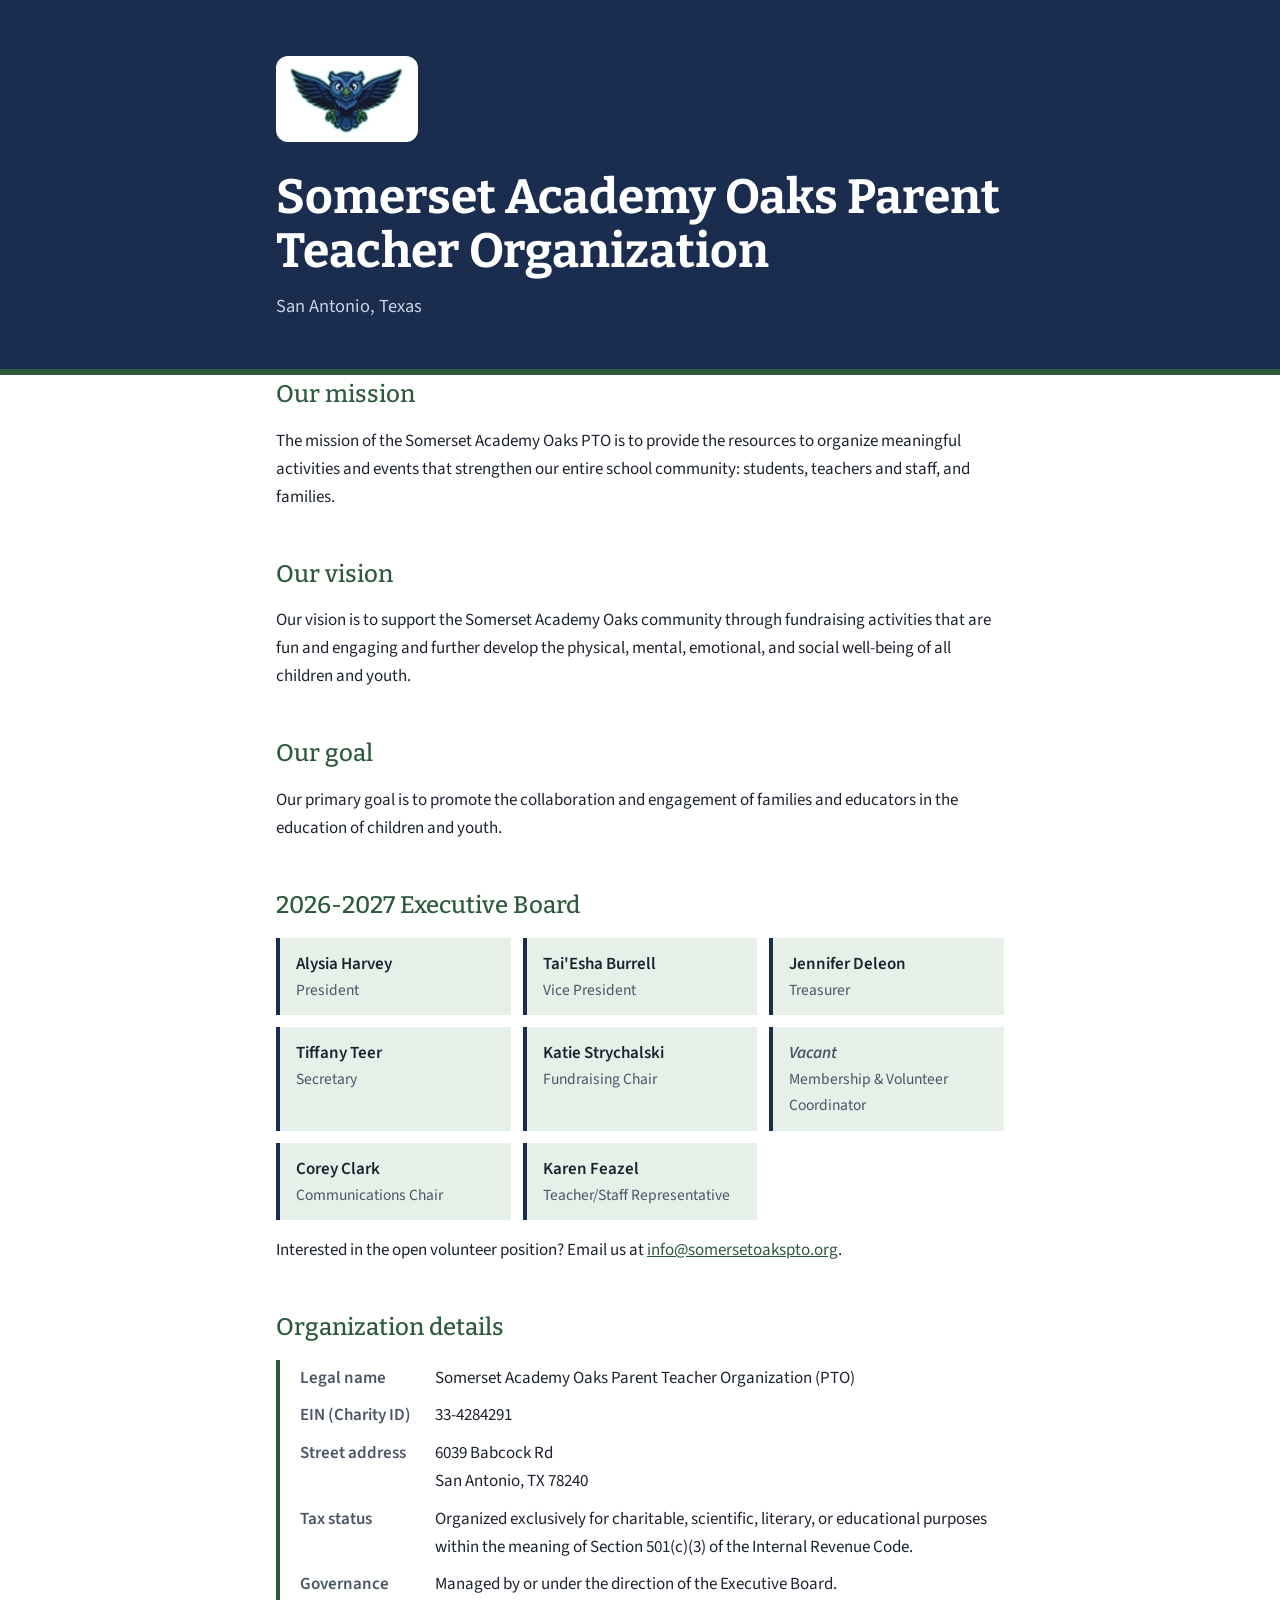
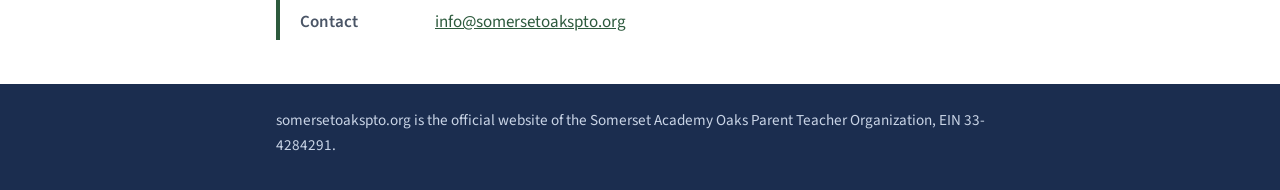
==== index.html @ 6f826da2 "Add files via upload" ====
<!DOCTYPE html>
<html lang="en">
<head>
<meta charset="utf-8">
<meta name="viewport" content="width=device-width, initial-scale=1">
<title>Somerset Academy Oaks PTO | San Antonio, Texas</title>
<meta name="description" content="Somerset Academy Oaks Parent Teacher Organization (PTO), a nonprofit supporting students, teachers, staff, and families in San Antonio, Texas. EIN 33-4284291.">
<link rel="preconnect" href="https://fonts.googleapis.com">
<link rel="preconnect" href="https://fonts.gstatic.com" crossorigin>
<link href="https://fonts.googleapis.com/css2?family=Bitter:wght@500;700&family=Source+Sans+3:wght@400;600&display=swap" rel="stylesheet">
<style>
  :root {
    --navy: #1B2D4F;
    --forest: #2D5A3D;
    --forest-soft: #E6EFE8;
    --paper: #FFFFFF;
    --ink: #1C2330;
    --muted: #4A5566;
    --rule: #D3DCE3;
    --on-navy: #FFFFFF;
    --on-navy-muted: #C9D4E6;
    color-scheme: light dark;
  }
  @media (prefers-color-scheme: dark) {
    :root {
      --navy: #13213B;
      --forest: #8CC7A0;
      --forest-soft: #1A2A22;
      --paper: #0F1624;
      --ink: #E7ECF3;
      --muted: #AEB9C9;
      --rule: #2B3A52;
      --on-navy: #FFFFFF;
      --on-navy-muted: #B8C6DD;
    }
  }
  * { box-sizing: border-box; }
  html, body { margin: 0; }
  body {
    background: var(--paper);
    color: var(--ink);
    font: 400 1.0625rem/1.65 "Source Sans 3", "Segoe UI", Arial, sans-serif;
  }
  a { color: var(--forest); }
  a:focus-visible { outline: 3px solid var(--forest); outline-offset: 2px; }
  .wrap { max-width: 48rem; margin: 0 auto; padding: 0 1.25rem; }

  header {
    background: var(--navy);
    color: var(--on-navy);
    border-bottom: 6px solid var(--forest);
    padding: 3.5rem 0 3rem;
  }
  .mark { display: inline-block; background: #FFFFFF; border-radius: 12px; padding: 0.5rem 0.75rem; margin-bottom: 1.25rem; }
  .mark img { display: block; width: 118px; height: auto; }
  h1 {
    font-family: "Bitter", Georgia, serif;
    font-weight: 700;
    font-size: clamp(2rem, 6vw, 3rem);
    line-height: 1.12;
    margin: 0 0 0.75rem;
  }
  .place { font-size: 1.15rem; color: var(--on-navy-muted); margin: 0; }

  main { padding: 2.5rem 0 3rem; }
  section { margin-bottom: 2.75rem; }
  h2 {
    font-family: "Bitter", Georgia, serif;
    font-weight: 500;
    font-size: 1.5rem;
    color: var(--forest);
    margin: 0 0 0.75rem;
  }
  p { margin: 0 0 1rem; }

  .board {
    list-style: none;
    margin: 0;
    padding: 0;
    display: grid;
    grid-template-columns: repeat(auto-fill, minmax(13rem, 1fr));
    gap: 0.75rem;
  }
  .board li {
    background: var(--forest-soft);
    border-left: 4px solid var(--navy);
    padding: 0.75rem 1rem;
  }
  .board .name { display: block; font-weight: 600; }
  .board .role { display: block; color: var(--muted); font-size: 0.97rem; }
  .board .vacant .name { font-style: italic; color: var(--muted); }

  .details {
    border-left: 4px solid var(--forest);
    padding: 0.25rem 0 0.25rem 1.25rem;
  }
  dl { margin: 0; display: grid; grid-template-columns: max-content 1fr; gap: 0.6rem 1.5rem; }
  dt { font-weight: 600; color: var(--muted); }
  dd { margin: 0; }
  address { font-style: normal; }
  @media (max-width: 520px) {
    dl { grid-template-columns: 1fr; gap: 0.15rem; }
    dd { margin-bottom: 0.75rem; }
  }

  footer {
    background: var(--navy);
    color: var(--on-navy-muted);
    padding: 1.5rem 0 2rem;
    font-size: 0.95rem;
  }
  footer p { margin: 0; }
</style>
</head>
<body>

<header>
  <div class="wrap">
    <div class="mark"><img src="[data-uri]" alt="Somerset Academy Oaks owl" width="118" height="70"></div>
    <h1>Somerset Academy Oaks Parent Teacher Organization</h1>
    <p class="place">San Antonio, Texas</p>
  </div>
</header>

<main class="wrap">

  <section aria-labelledby="mission">
    <h2 id="mission">Our mission</h2>
    <p>The mission of the Somerset Academy Oaks PTO is to provide the resources to organize meaningful activities and events that strengthen our entire school community: students, teachers and staff, and families.</p>
  </section>

  <section aria-labelledby="vision">
    <h2 id="vision">Our vision</h2>
    <p>Our vision is to support the Somerset Academy Oaks community through fundraising activities that are fun and engaging and further develop the physical, mental, emotional, and social well-being of all children and youth.</p>
  </section>

  <section aria-labelledby="goal">
    <h2 id="goal">Our goal</h2>
    <p>Our primary goal is to promote the collaboration and engagement of families and educators in the education of children and youth.</p>
  </section>

  <section aria-labelledby="board">
    <h2 id="board">2026-2027 Executive Board</h2>
    <ul class="board">
      <li><span class="name">Alysia Harvey</span><span class="role">President</span></li>
      <li><span class="name">Tai'Esha Burrell</span><span class="role">Vice President</span></li>
      <li><span class="name">Jennifer Deleon</span><span class="role">Treasurer</span></li>
      <li><span class="name">Tiffany Teer</span><span class="role">Secretary</span></li>
      <li><span class="name">Katie Strychalski</span><span class="role">Fundraising Chair</span></li>
      <li class="vacant"><span class="name">Vacant</span><span class="role">Membership &amp; Volunteer Coordinator</span></li>
      <li><span class="name">Corey Clark</span><span class="role">Communications Chair</span></li>
      <li><span class="name">Karen Feazel</span><span class="role">Teacher/Staff Representative</span></li>
    </ul>
    <p style="margin-top:1rem">Interested in the open volunteer position? Email us at <a href="mailto:info@somersetoakspto.org">info@somersetoakspto.org</a>.</p>
  </section>

  <section aria-labelledby="org">
    <h2 id="org">Organization details</h2>
    <div class="details">
      <dl>
        <dt>Legal name</dt>
        <dd>Somerset Academy Oaks Parent Teacher Organization (PTO)</dd>

        <dt>EIN (Charity ID)</dt>
        <dd>33-4284291</dd>

        <dt>Street address</dt>
        <dd>
          <address>
            6039 Babcock Rd<br>
            San Antonio, TX 78240
          </address>
        </dd>

        <dt>Tax status</dt>
        <dd>Organized exclusively for charitable, scientific, literary, or educational purposes within the meaning of Section 501(c)(3) of the Internal Revenue Code.</dd>

        <dt>Governance</dt>
        <dd>Managed by or under the direction of the Executive Board.</dd>

        <dt>Contact</dt>
        <dd><a href="mailto:info@somersetoakspto.org">info@somersetoakspto.org</a></dd>
      </dl>
    </div>
  </section>

</main>

<footer>
  <div class="wrap">
    <p>somersetoakspto.org is the official website of the Somerset Academy Oaks Parent Teacher Organization, EIN 33-4284291.</p>
  </div>
</footer>

</body>
</html>
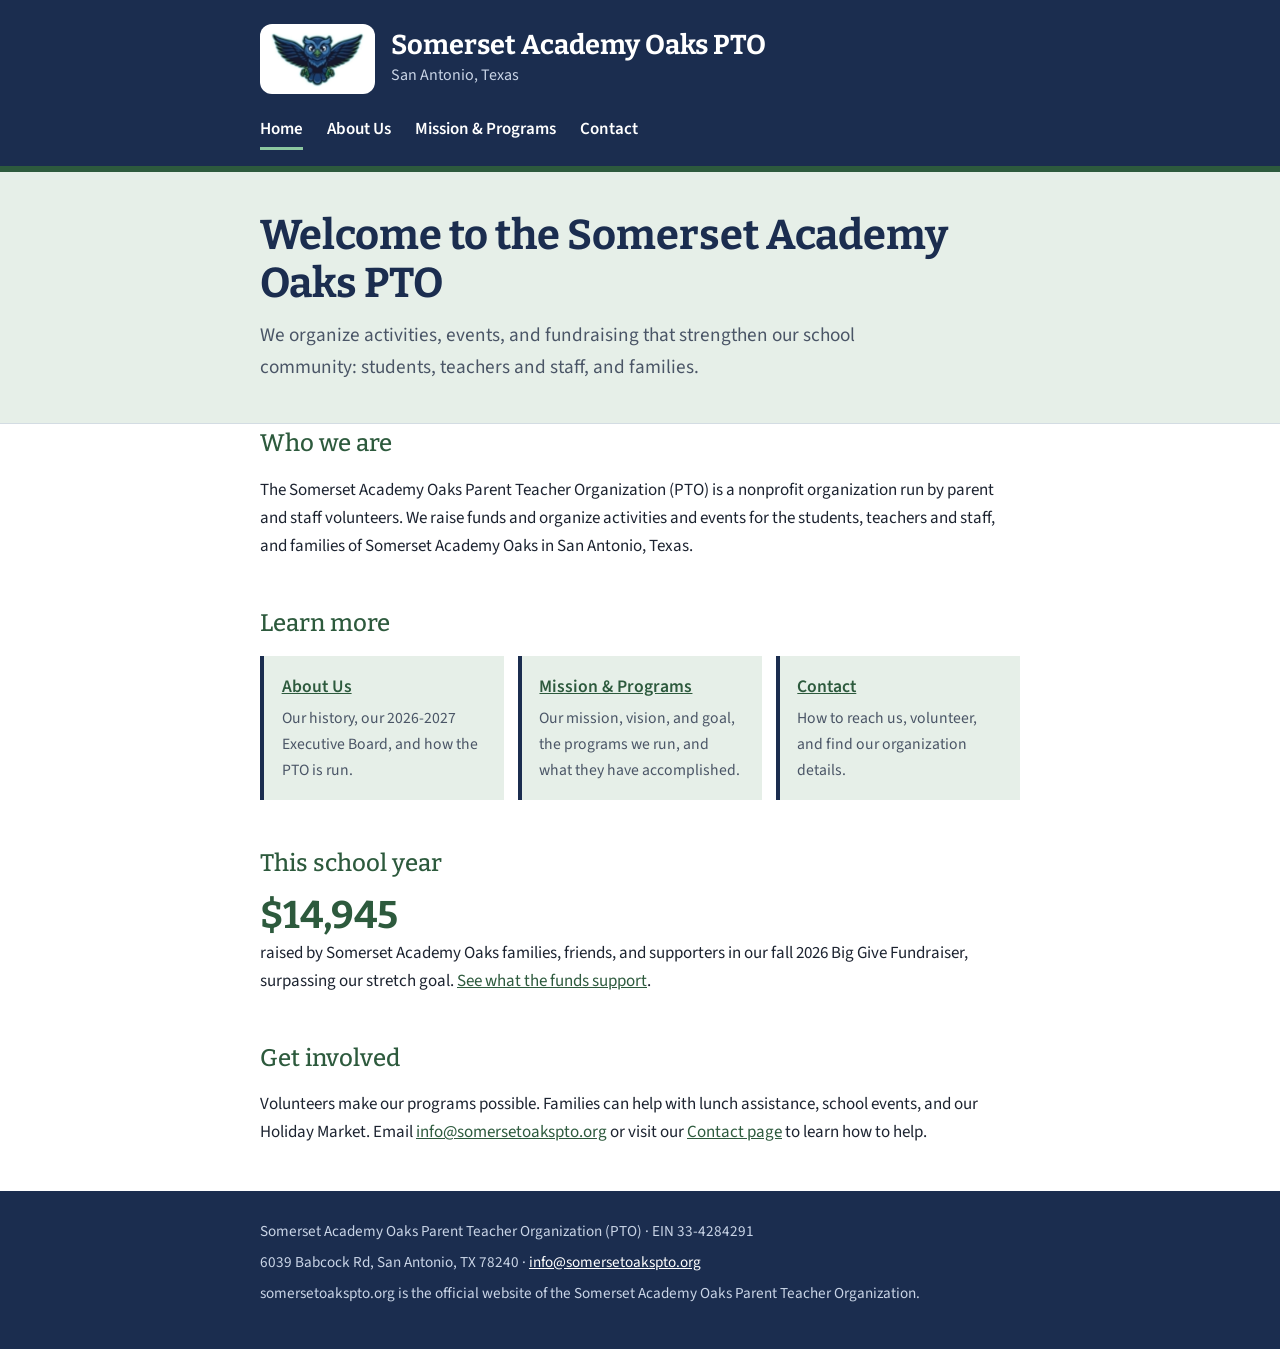
==== commit 8867a259: "Add files via upload" ====
--- a/index.html
+++ b/index.html
@@ -3,192 +3,75 @@
 <head>
 <meta charset="utf-8">
 <meta name="viewport" content="width=device-width, initial-scale=1">
-<title>Somerset Academy Oaks PTO | San Antonio, Texas</title>
-<meta name="description" content="Somerset Academy Oaks Parent Teacher Organization (PTO), a nonprofit supporting students, teachers, staff, and families in San Antonio, Texas. EIN 33-4284291.">
+<title>Home | Somerset Academy Oaks PTO</title>
+<meta name="description" content="Somerset Academy Oaks Parent Teacher Organization (PTO), a nonprofit in San Antonio, Texas. EIN 33-4284291.">
+<link rel="icon" href="owl.png">
 <link rel="preconnect" href="https://fonts.googleapis.com">
 <link rel="preconnect" href="https://fonts.gstatic.com" crossorigin>
 <link href="https://fonts.googleapis.com/css2?family=Bitter:wght@500;700&family=Source+Sans+3:wght@400;600&display=swap" rel="stylesheet">
-<style>
-  :root {
-    --navy: #1B2D4F;
-    --forest: #2D5A3D;
-    --forest-soft: #E6EFE8;
-    --paper: #FFFFFF;
-    --ink: #1C2330;
-    --muted: #4A5566;
-    --rule: #D3DCE3;
-    --on-navy: #FFFFFF;
-    --on-navy-muted: #C9D4E6;
-    color-scheme: light dark;
-  }
-  @media (prefers-color-scheme: dark) {
-    :root {
-      --navy: #13213B;
-      --forest: #8CC7A0;
-      --forest-soft: #1A2A22;
-      --paper: #0F1624;
-      --ink: #E7ECF3;
-      --muted: #AEB9C9;
-      --rule: #2B3A52;
-      --on-navy: #FFFFFF;
-      --on-navy-muted: #B8C6DD;
-    }
-  }
-  * { box-sizing: border-box; }
-  html, body { margin: 0; }
-  body {
-    background: var(--paper);
-    color: var(--ink);
-    font: 400 1.0625rem/1.65 "Source Sans 3", "Segoe UI", Arial, sans-serif;
-  }
-  a { color: var(--forest); }
-  a:focus-visible { outline: 3px solid var(--forest); outline-offset: 2px; }
-  .wrap { max-width: 48rem; margin: 0 auto; padding: 0 1.25rem; }
-
-  header {
-    background: var(--navy);
-    color: var(--on-navy);
-    border-bottom: 6px solid var(--forest);
-    padding: 3.5rem 0 3rem;
-  }
-  .mark { display: inline-block; background: #FFFFFF; border-radius: 12px; padding: 0.5rem 0.75rem; margin-bottom: 1.25rem; }
-  .mark img { display: block; width: 118px; height: auto; }
-  h1 {
-    font-family: "Bitter", Georgia, serif;
-    font-weight: 700;
-    font-size: clamp(2rem, 6vw, 3rem);
-    line-height: 1.12;
-    margin: 0 0 0.75rem;
-  }
-  .place { font-size: 1.15rem; color: var(--on-navy-muted); margin: 0; }
-
-  main { padding: 2.5rem 0 3rem; }
-  section { margin-bottom: 2.75rem; }
-  h2 {
-    font-family: "Bitter", Georgia, serif;
-    font-weight: 500;
-    font-size: 1.5rem;
-    color: var(--forest);
-    margin: 0 0 0.75rem;
-  }
-  p { margin: 0 0 1rem; }
-
-  .board {
-    list-style: none;
-    margin: 0;
-    padding: 0;
-    display: grid;
-    grid-template-columns: repeat(auto-fill, minmax(13rem, 1fr));
-    gap: 0.75rem;
-  }
-  .board li {
-    background: var(--forest-soft);
-    border-left: 4px solid var(--navy);
-    padding: 0.75rem 1rem;
-  }
-  .board .name { display: block; font-weight: 600; }
-  .board .role { display: block; color: var(--muted); font-size: 0.97rem; }
-  .board .vacant .name { font-style: italic; color: var(--muted); }
-
-  .details {
-    border-left: 4px solid var(--forest);
-    padding: 0.25rem 0 0.25rem 1.25rem;
-  }
-  dl { margin: 0; display: grid; grid-template-columns: max-content 1fr; gap: 0.6rem 1.5rem; }
-  dt { font-weight: 600; color: var(--muted); }
-  dd { margin: 0; }
-  address { font-style: normal; }
-  @media (max-width: 520px) {
-    dl { grid-template-columns: 1fr; gap: 0.15rem; }
-    dd { margin-bottom: 0.75rem; }
-  }
-
-  footer {
-    background: var(--navy);
-    color: var(--on-navy-muted);
-    padding: 1.5rem 0 2rem;
-    font-size: 0.95rem;
-  }
-  footer p { margin: 0; }
-</style>
+<link rel="stylesheet" href="styles.css">
 </head>
 <body>
 
 <header>
   <div class="wrap">
-    <div class="mark"><img src="[data-uri]" alt="Somerset Academy Oaks owl" width="118" height="70"></div>
-    <h1>Somerset Academy Oaks Parent Teacher Organization</h1>
-    <p class="place">San Antonio, Texas</p>
+    <a class="brand" href="index.html">
+      <span class="mark"><img src="owl.png" alt="Somerset Academy Oaks owl" width="96" height="57"></span>
+      <span>
+        <span class="brand-name">Somerset Academy Oaks PTO</span>
+        <span class="brand-place">San Antonio, Texas</span>
+      </span>
+    </a>
+    <nav aria-label="Main">
+      <ul>
+        <li><a href="index.html" aria-current="page">Home</a></li>
+        <li><a href="about.html">About Us</a></li>
+        <li><a href="mission.html">Mission &amp; Programs</a></li>
+        <li><a href="contact.html">Contact</a></li>
+      </ul>
+    </nav>
   </div>
 </header>
 
+<div class="hero">
+  <div class="wrap">
+    <h1>Welcome to the Somerset Academy Oaks PTO</h1>
+    <p class="lede">We organize activities, events, and fundraising that strengthen our school community: students, teachers and staff, and families.</p>
+  </div>
+</div>
+
 <main class="wrap">
-
-  <section aria-labelledby="mission">
-    <h2 id="mission">Our mission</h2>
-    <p>The mission of the Somerset Academy Oaks PTO is to provide the resources to organize meaningful activities and events that strengthen our entire school community: students, teachers and staff, and families.</p>
+  <section aria-labelledby="who">
+    <h2 id="who">Who we are</h2>
+    <p>The Somerset Academy Oaks Parent Teacher Organization (PTO) is a nonprofit organization run by parent and staff volunteers. We raise funds and organize activities and events for the students, teachers and staff, and families of Somerset Academy Oaks in San Antonio, Texas.</p>
   </section>
 
-  <section aria-labelledby="vision">
-    <h2 id="vision">Our vision</h2>
-    <p>Our vision is to support the Somerset Academy Oaks community through fundraising activities that are fun and engaging and further develop the physical, mental, emotional, and social well-being of all children and youth.</p>
+  <section aria-labelledby="explore">
+    <h2 id="explore">Learn more</h2>
+    <ul class="cards">
+      <li><h3><a href="about.html">About Us</a></h3><p>Our history, our 2026-2027 Executive Board, and how the PTO is run.</p></li>
+      <li><h3><a href="mission.html">Mission &amp; Programs</a></h3><p>Our mission, vision, and goal, the programs we run, and what they have accomplished.</p></li>
+      <li><h3><a href="contact.html">Contact</a></h3><p>How to reach us, volunteer, and find our organization details.</p></li>
+    </ul>
   </section>
 
-  <section aria-labelledby="goal">
-    <h2 id="goal">Our goal</h2>
-    <p>Our primary goal is to promote the collaboration and engagement of families and educators in the education of children and youth.</p>
+  <section aria-labelledby="year">
+    <h2 id="year">This school year</h2>
+    <p class="stat">$14,945</p>
+    <p>raised by Somerset Academy Oaks families, friends, and supporters in our fall 2026 Big Give Fundraiser, surpassing our stretch goal. <a href="mission.html#impact">See what the funds support</a>.</p>
   </section>
 
-  <section aria-labelledby="board">
-    <h2 id="board">2026-2027 Executive Board</h2>
-    <ul class="board">
-      <li><span class="name">Alysia Harvey</span><span class="role">President</span></li>
-      <li><span class="name">Tai'Esha Burrell</span><span class="role">Vice President</span></li>
-      <li><span class="name">Jennifer Deleon</span><span class="role">Treasurer</span></li>
-      <li><span class="name">Tiffany Teer</span><span class="role">Secretary</span></li>
-      <li><span class="name">Katie Strychalski</span><span class="role">Fundraising Chair</span></li>
-      <li class="vacant"><span class="name">Vacant</span><span class="role">Membership &amp; Volunteer Coordinator</span></li>
-      <li><span class="name">Corey Clark</span><span class="role">Communications Chair</span></li>
-      <li><span class="name">Karen Feazel</span><span class="role">Teacher/Staff Representative</span></li>
-    </ul>
-    <p style="margin-top:1rem">Interested in the open volunteer position? Email us at <a href="mailto:info@somersetoakspto.org">info@somersetoakspto.org</a>.</p>
+  <section aria-labelledby="involved">
+    <h2 id="involved">Get involved</h2>
+    <p>Volunteers make our programs possible. Families can help with lunch assistance, school events, and our Holiday Market. Email <a href="mailto:info@somersetoakspto.org">info@somersetoakspto.org</a> or visit our <a href="contact.html">Contact page</a> to learn how to help.</p>
   </section>
-
-  <section aria-labelledby="org">
-    <h2 id="org">Organization details</h2>
-    <div class="details">
-      <dl>
-        <dt>Legal name</dt>
-        <dd>Somerset Academy Oaks Parent Teacher Organization (PTO)</dd>
-
-        <dt>EIN (Charity ID)</dt>
-        <dd>33-4284291</dd>
-
-        <dt>Street address</dt>
-        <dd>
-          <address>
-            6039 Babcock Rd<br>
-            San Antonio, TX 78240
-          </address>
-        </dd>
-
-        <dt>Tax status</dt>
-        <dd>Organized exclusively for charitable, scientific, literary, or educational purposes within the meaning of Section 501(c)(3) of the Internal Revenue Code.</dd>
-
-        <dt>Governance</dt>
-        <dd>Managed by or under the direction of the Executive Board.</dd>
-
-        <dt>Contact</dt>
-        <dd><a href="mailto:info@somersetoakspto.org">info@somersetoakspto.org</a></dd>
-      </dl>
-    </div>
-  </section>
-
 </main>
 
 <footer>
   <div class="wrap">
-    <p>somersetoakspto.org is the official website of the Somerset Academy Oaks Parent Teacher Organization, EIN 33-4284291.</p>
+    <p>Somerset Academy Oaks Parent Teacher Organization (PTO) &middot; EIN 33-4284291</p>
+    <p>6039 Babcock Rd, San Antonio, TX 78240 &middot; <a href="mailto:info@somersetoakspto.org">info@somersetoakspto.org</a></p>
+    <p>somersetoakspto.org is the official website of the Somerset Academy Oaks Parent Teacher Organization.</p>
   </div>
 </footer>
 
--- a/styles.css
+++ b/styles.css
@@ -0,0 +1,89 @@
+:root {
+  --navy: #1B2D4F;
+  --forest: #2D5A3D;
+  --forest-soft: #E6EFE8;
+  --paper: #FFFFFF;
+  --ink: #1C2330;
+  --muted: #4A5566;
+  --rule: #D3DCE3;
+  --on-navy: #FFFFFF;
+  --on-navy-muted: #C9D4E6;
+  color-scheme: light dark;
+}
+@media (prefers-color-scheme: dark) {
+  :root {
+    --navy: #13213B;
+    --forest: #8CC7A0;
+    --forest-soft: #1A2A22;
+    --paper: #0F1624;
+    --ink: #E7ECF3;
+    --muted: #AEB9C9;
+    --rule: #2B3A52;
+    --on-navy-muted: #B8C6DD;
+  }
+}
+* { box-sizing: border-box; }
+html, body { margin: 0; }
+body {
+  background: var(--paper);
+  color: var(--ink);
+  font: 400 1.0625rem/1.65 "Source Sans 3", "Segoe UI", Arial, sans-serif;
+}
+a { color: var(--forest); }
+a:focus-visible { outline: 3px solid var(--forest); outline-offset: 2px; }
+.wrap { max-width: 50rem; margin: 0 auto; padding: 0 1.25rem; }
+
+header { background: var(--navy); color: var(--on-navy); border-bottom: 6px solid var(--forest); }
+.brand { display: flex; align-items: center; gap: 1rem; padding: 1.5rem 0 1rem; text-decoration: none; color: inherit; }
+.mark { background: #FFFFFF; border-radius: 12px; padding: 0.4rem 0.6rem; flex-shrink: 0; }
+.mark img { display: block; width: 96px; height: auto; }
+.brand-name { font-family: "Bitter", Georgia, serif; font-weight: 700; font-size: clamp(1.25rem, 3.5vw, 1.7rem); line-height: 1.2; display: block; }
+.brand-place { color: var(--on-navy-muted); font-size: 1rem; display: block; }
+
+nav ul { list-style: none; margin: 0; padding: 0 0 1rem; display: flex; flex-wrap: wrap; gap: 0.25rem 1.5rem; }
+nav a { color: var(--on-navy); text-decoration: none; font-weight: 600; padding: 0.3rem 0; display: inline-block; border-bottom: 3px solid transparent; }
+nav a:hover { border-bottom-color: var(--on-navy-muted); }
+nav a[aria-current="page"] { border-bottom-color: #8CC7A0; }
+
+.hero { background: var(--forest-soft); padding: 2.5rem 0; border-bottom: 1px solid var(--rule); }
+h1 { font-family: "Bitter", Georgia, serif; font-weight: 700; font-size: clamp(1.9rem, 5vw, 2.6rem); line-height: 1.15; color: var(--navy); margin: 0 0 0.75rem; }
+@media (prefers-color-scheme: dark) { h1 { color: var(--ink); } }
+.lede { font-size: 1.2rem; color: var(--muted); margin: 0; max-width: 40rem; }
+
+main { padding: 2.5rem 0 3rem; }
+section { margin-bottom: 2.75rem; }
+h2 { font-family: "Bitter", Georgia, serif; font-weight: 500; font-size: 1.5rem; color: var(--forest); margin: 0 0 0.75rem; }
+h3 { font-size: 1.1rem; margin: 0 0 0.35rem; }
+p { margin: 0 0 1rem; }
+ul.plain { padding-left: 1.2rem; margin: 0 0 1rem; }
+ul.plain li { margin-bottom: 0.4rem; }
+
+.cards { list-style: none; margin: 0; padding: 0; display: grid; grid-template-columns: repeat(auto-fill, minmax(14rem, 1fr)); gap: 0.85rem; }
+.cards li { background: var(--forest-soft); border-left: 4px solid var(--navy); padding: 1rem 1.1rem; }
+@media (prefers-color-scheme: dark) { .cards li { border-left-color: var(--forest); } }
+.cards p { margin: 0; color: var(--muted); font-size: 0.98rem; }
+.cards a { font-weight: 600; }
+
+.stat { font-family: "Bitter", Georgia, serif; font-size: 2.4rem; font-weight: 700; color: var(--forest); line-height: 1; margin: 0 0 0.3rem; }
+
+.board { list-style: none; margin: 0; padding: 0; display: grid; grid-template-columns: repeat(auto-fill, minmax(13rem, 1fr)); gap: 0.75rem; }
+.board li { background: var(--forest-soft); border-left: 4px solid var(--navy); padding: 0.75rem 1rem; }
+@media (prefers-color-scheme: dark) { .board li { border-left-color: var(--forest); } }
+.board .name { display: block; font-weight: 600; }
+.board .role { display: block; color: var(--muted); font-size: 0.97rem; }
+.board .vacant .name { font-style: italic; color: var(--muted); }
+
+.details { border-left: 4px solid var(--forest); padding: 0.25rem 0 0.25rem 1.25rem; }
+dl { margin: 0; display: grid; grid-template-columns: max-content 1fr; gap: 0.6rem 1.5rem; }
+dt { font-weight: 600; color: var(--muted); }
+dd { margin: 0; }
+address { font-style: normal; }
+@media (max-width: 560px) {
+  dl { grid-template-columns: 1fr; gap: 0.15rem; }
+  dd { margin-bottom: 0.75rem; }
+  .mark img { width: 72px; }
+}
+
+footer { background: var(--navy); color: var(--on-navy-muted); padding: 1.75rem 0 2.25rem; font-size: 0.95rem; }
+footer p { margin: 0 0 0.4rem; }
+footer a { color: var(--on-navy); }
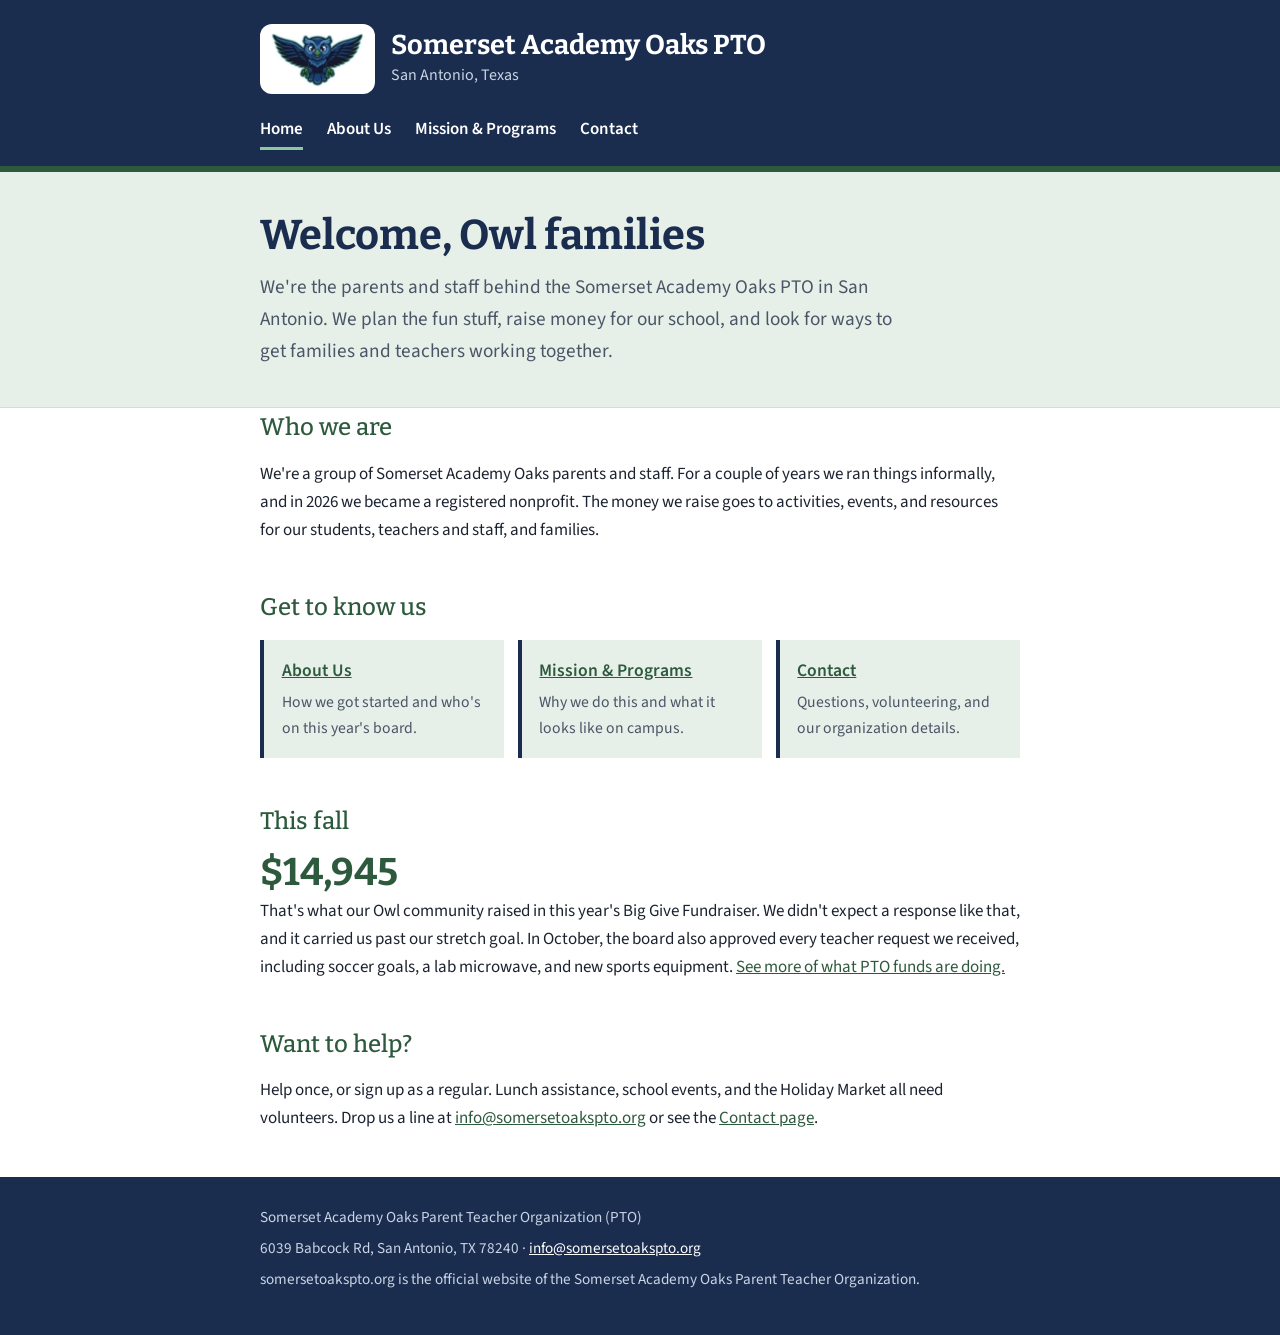
==== commit 45eb79d9: "Add files via upload" ====
--- a/index.html
+++ b/index.html
@@ -35,41 +35,41 @@
 
 <div class="hero">
   <div class="wrap">
-    <h1>Welcome to the Somerset Academy Oaks PTO</h1>
-    <p class="lede">We organize activities, events, and fundraising that strengthen our school community: students, teachers and staff, and families.</p>
+    <h1>Welcome, Owl families</h1>
+    <p class="lede">We're the parents and staff behind the Somerset Academy Oaks PTO in San Antonio. We plan the fun stuff, raise money for our school, and look for ways to get families and teachers working together.</p>
   </div>
 </div>
 
 <main class="wrap">
   <section aria-labelledby="who">
     <h2 id="who">Who we are</h2>
-    <p>The Somerset Academy Oaks Parent Teacher Organization (PTO) is a nonprofit organization run by parent and staff volunteers. We raise funds and organize activities and events for the students, teachers and staff, and families of Somerset Academy Oaks in San Antonio, Texas.</p>
+    <p>We're a group of Somerset Academy Oaks parents and staff. For a couple of years we ran things informally, and in 2026 we became a registered nonprofit. The money we raise goes to activities, events, and resources for our students, teachers and staff, and families.</p>
   </section>
 
   <section aria-labelledby="explore">
-    <h2 id="explore">Learn more</h2>
+    <h2 id="explore">Get to know us</h2>
     <ul class="cards">
-      <li><h3><a href="about.html">About Us</a></h3><p>Our history, our 2026-2027 Executive Board, and how the PTO is run.</p></li>
-      <li><h3><a href="mission.html">Mission &amp; Programs</a></h3><p>Our mission, vision, and goal, the programs we run, and what they have accomplished.</p></li>
-      <li><h3><a href="contact.html">Contact</a></h3><p>How to reach us, volunteer, and find our organization details.</p></li>
+      <li><h3><a href="about.html">About Us</a></h3><p>How we got started and who's on this year's board.</p></li>
+      <li><h3><a href="mission.html">Mission &amp; Programs</a></h3><p>Why we do this and what it looks like on campus.</p></li>
+      <li><h3><a href="contact.html">Contact</a></h3><p>Questions, volunteering, and our organization details.</p></li>
     </ul>
   </section>
 
   <section aria-labelledby="year">
-    <h2 id="year">This school year</h2>
+    <h2 id="year">This fall</h2>
     <p class="stat">$14,945</p>
-    <p>raised by Somerset Academy Oaks families, friends, and supporters in our fall 2026 Big Give Fundraiser, surpassing our stretch goal. <a href="mission.html#impact">See what the funds support</a>.</p>
+    <p>That's what our Owl community raised in this year's Big Give Fundraiser. We didn't expect a response like that, and it carried us past our stretch goal. In October, the board also approved every teacher request we received, including soccer goals, a lab microwave, and new sports equipment. <a href="mission.html#impact">See more of what PTO funds are doing.</a></p>
   </section>
 
   <section aria-labelledby="involved">
-    <h2 id="involved">Get involved</h2>
-    <p>Volunteers make our programs possible. Families can help with lunch assistance, school events, and our Holiday Market. Email <a href="mailto:info@somersetoakspto.org">info@somersetoakspto.org</a> or visit our <a href="contact.html">Contact page</a> to learn how to help.</p>
+    <h2 id="involved">Want to help?</h2>
+    <p>Help once, or sign up as a regular. Lunch assistance, school events, and the Holiday Market all need volunteers. Drop us a line at <a href="mailto:info@somersetoakspto.org">info@somersetoakspto.org</a> or see the <a href="contact.html">Contact page</a>.</p>
   </section>
 </main>
 
 <footer>
   <div class="wrap">
-    <p>Somerset Academy Oaks Parent Teacher Organization (PTO) &middot; EIN 33-4284291</p>
+    <p>Somerset Academy Oaks Parent Teacher Organization (PTO)</p>
     <p>6039 Babcock Rd, San Antonio, TX 78240 &middot; <a href="mailto:info@somersetoakspto.org">info@somersetoakspto.org</a></p>
     <p>somersetoakspto.org is the official website of the Somerset Academy Oaks Parent Teacher Organization.</p>
   </div>
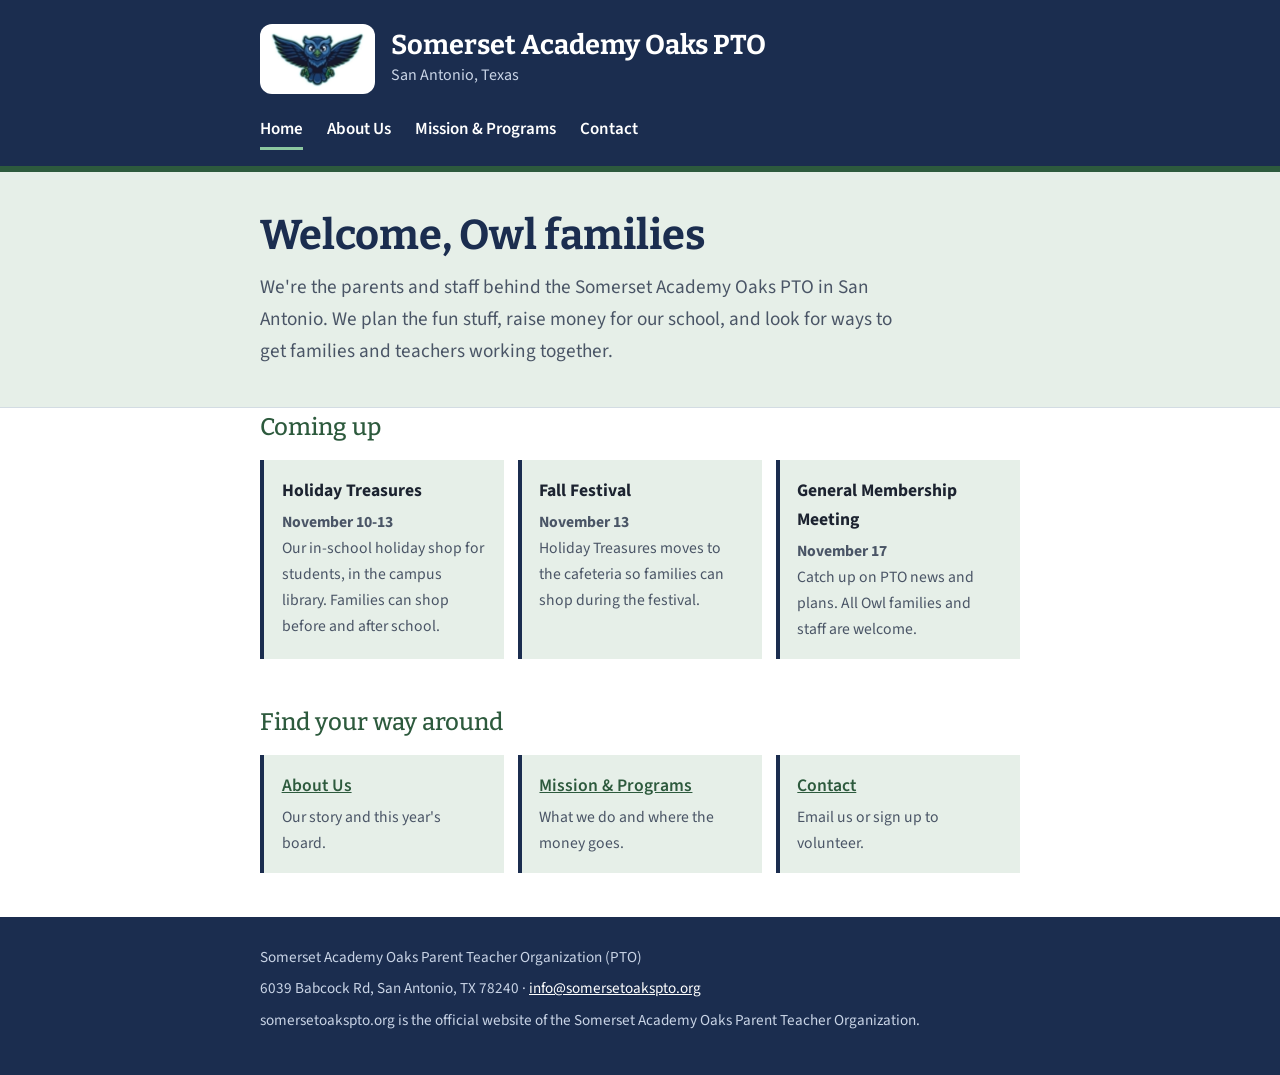
==== commit cecc95f6: "Add files via upload" ====
--- a/index.html
+++ b/index.html
@@ -41,29 +41,22 @@
 </div>
 
 <main class="wrap">
-  <section aria-labelledby="who">
-    <h2 id="who">Who we are</h2>
-    <p>We're a group of Somerset Academy Oaks parents and staff. For a couple of years we ran things informally, and in 2026 we became a registered nonprofit. The money we raise goes to activities, events, and resources for our students, teachers and staff, and families.</p>
+  <section aria-labelledby="coming">
+    <h2 id="coming">Coming up</h2>
+    <ul class="cards">
+      <li><h3>Holiday Treasures</h3><p><strong>November 10-13</strong><br>Our in-school holiday shop for students, in the campus library. Families can shop before and after school.</p></li>
+      <li><h3>Fall Festival</h3><p><strong>November 13</strong><br>Holiday Treasures moves to the cafeteria so families can shop during the festival.</p></li>
+      <li><h3>General Membership Meeting</h3><p><strong>November 17</strong><br>Catch up on PTO news and plans. All Owl families and staff are welcome.</p></li>
+    </ul>
   </section>
 
   <section aria-labelledby="explore">
-    <h2 id="explore">Get to know us</h2>
+    <h2 id="explore">Find your way around</h2>
     <ul class="cards">
-      <li><h3><a href="about.html">About Us</a></h3><p>How we got started and who's on this year's board.</p></li>
-      <li><h3><a href="mission.html">Mission &amp; Programs</a></h3><p>Why we do this and what it looks like on campus.</p></li>
-      <li><h3><a href="contact.html">Contact</a></h3><p>Questions, volunteering, and our organization details.</p></li>
+      <li><h3><a href="about.html">About Us</a></h3><p>Our story and this year's board.</p></li>
+      <li><h3><a href="mission.html">Mission &amp; Programs</a></h3><p>What we do and where the money goes.</p></li>
+      <li><h3><a href="contact.html">Contact</a></h3><p>Email us or sign up to volunteer.</p></li>
     </ul>
-  </section>
-
-  <section aria-labelledby="year">
-    <h2 id="year">This fall</h2>
-    <p class="stat">$14,945</p>
-    <p>That's what our Owl community raised in this year's Big Give Fundraiser. We didn't expect a response like that, and it carried us past our stretch goal. In October, the board also approved every teacher request we received, including soccer goals, a lab microwave, and new sports equipment. <a href="mission.html#impact">See more of what PTO funds are doing.</a></p>
-  </section>
-
-  <section aria-labelledby="involved">
-    <h2 id="involved">Want to help?</h2>
-    <p>Help once, or sign up as a regular. Lunch assistance, school events, and the Holiday Market all need volunteers. Drop us a line at <a href="mailto:info@somersetoakspto.org">info@somersetoakspto.org</a> or see the <a href="contact.html">Contact page</a>.</p>
   </section>
 </main>
 
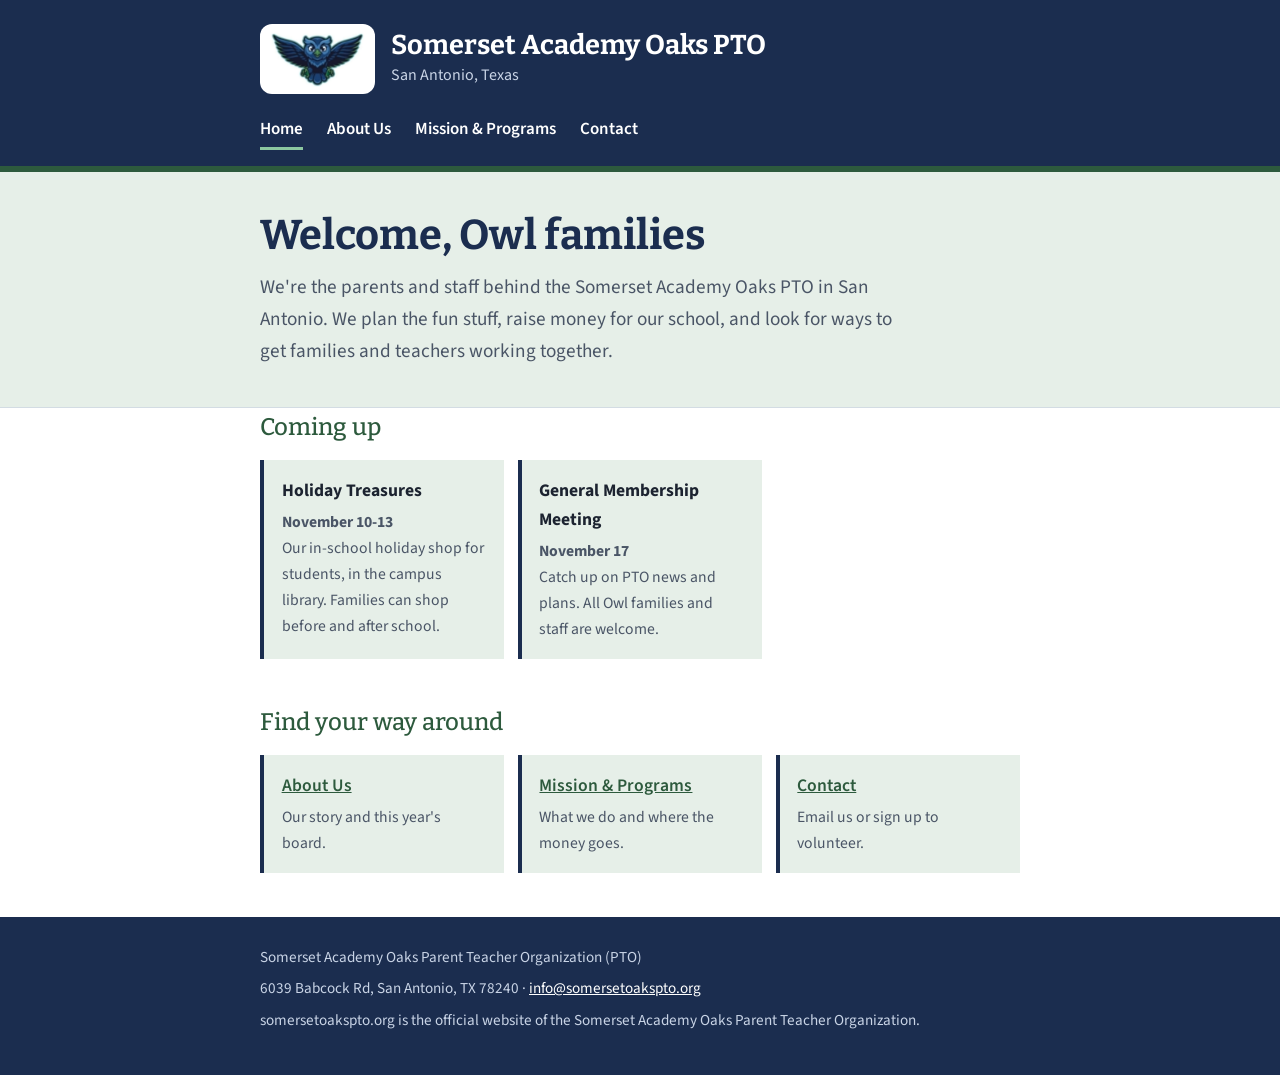
==== commit d5da23c0: "Add files via upload" ====
--- a/index.html
+++ b/index.html
@@ -45,7 +45,6 @@
     <h2 id="coming">Coming up</h2>
     <ul class="cards">
       <li><h3>Holiday Treasures</h3><p><strong>November 10-13</strong><br>Our in-school holiday shop for students, in the campus library. Families can shop before and after school.</p></li>
-      <li><h3>Fall Festival</h3><p><strong>November 13</strong><br>Holiday Treasures moves to the cafeteria so families can shop during the festival.</p></li>
       <li><h3>General Membership Meeting</h3><p><strong>November 17</strong><br>Catch up on PTO news and plans. All Owl families and staff are welcome.</p></li>
     </ul>
   </section>
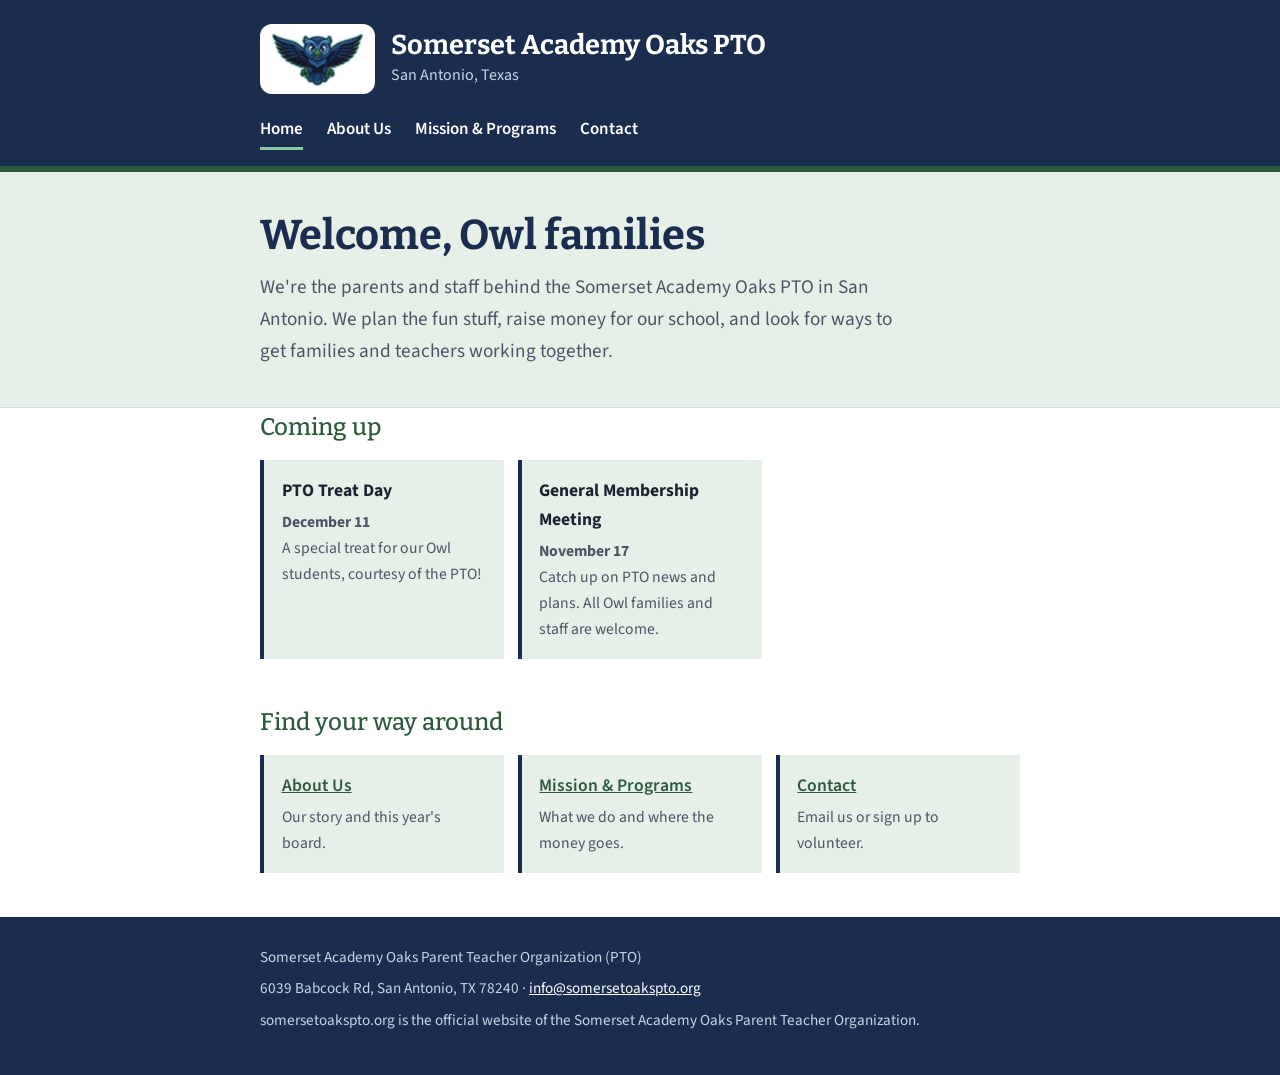
==== commit 12c51716: "Update upcoming events in index.html Replaced the previous events with new upcoming events, includin" ====
--- a/index.html
+++ b/index.html
@@ -41,13 +41,23 @@
 </div>
 
 <main class="wrap">
-  <section aria-labelledby="coming">
-    <h2 id="coming">Coming up</h2>
-    <ul class="cards">
-      <li><h3>Holiday Treasures</h3><p><strong>November 10-13</strong><br>Our in-school holiday shop for students, in the campus library. Families can shop before and after school.</p></li>
-      <li><h3>General Membership Meeting</h3><p><strong>November 17</strong><br>Catch up on PTO news and plans. All Owl families and staff are welcome.</p></li>
-    </ul>
-  </section>
+
+<section aria-labelledby="coming">
+  <h2 id="coming">Coming up</h2>
+  <ul class="cards">
+    <li>
+      <h3>PTO Treat Day</h3>
+      <p><strong>December 11</strong><br>
+      A special treat for our Owl students, courtesy of the PTO!</p>
+    </li>
+    <li>
+      <h3>General Membership Meeting</h3>
+      <p><strong>November 17</strong><br>
+      Catch up on PTO news and plans. All Owl families and staff are welcome.</p>
+    </li>
+  </ul>
+</section>
+
 
   <section aria-labelledby="explore">
     <h2 id="explore">Find your way around</h2>
